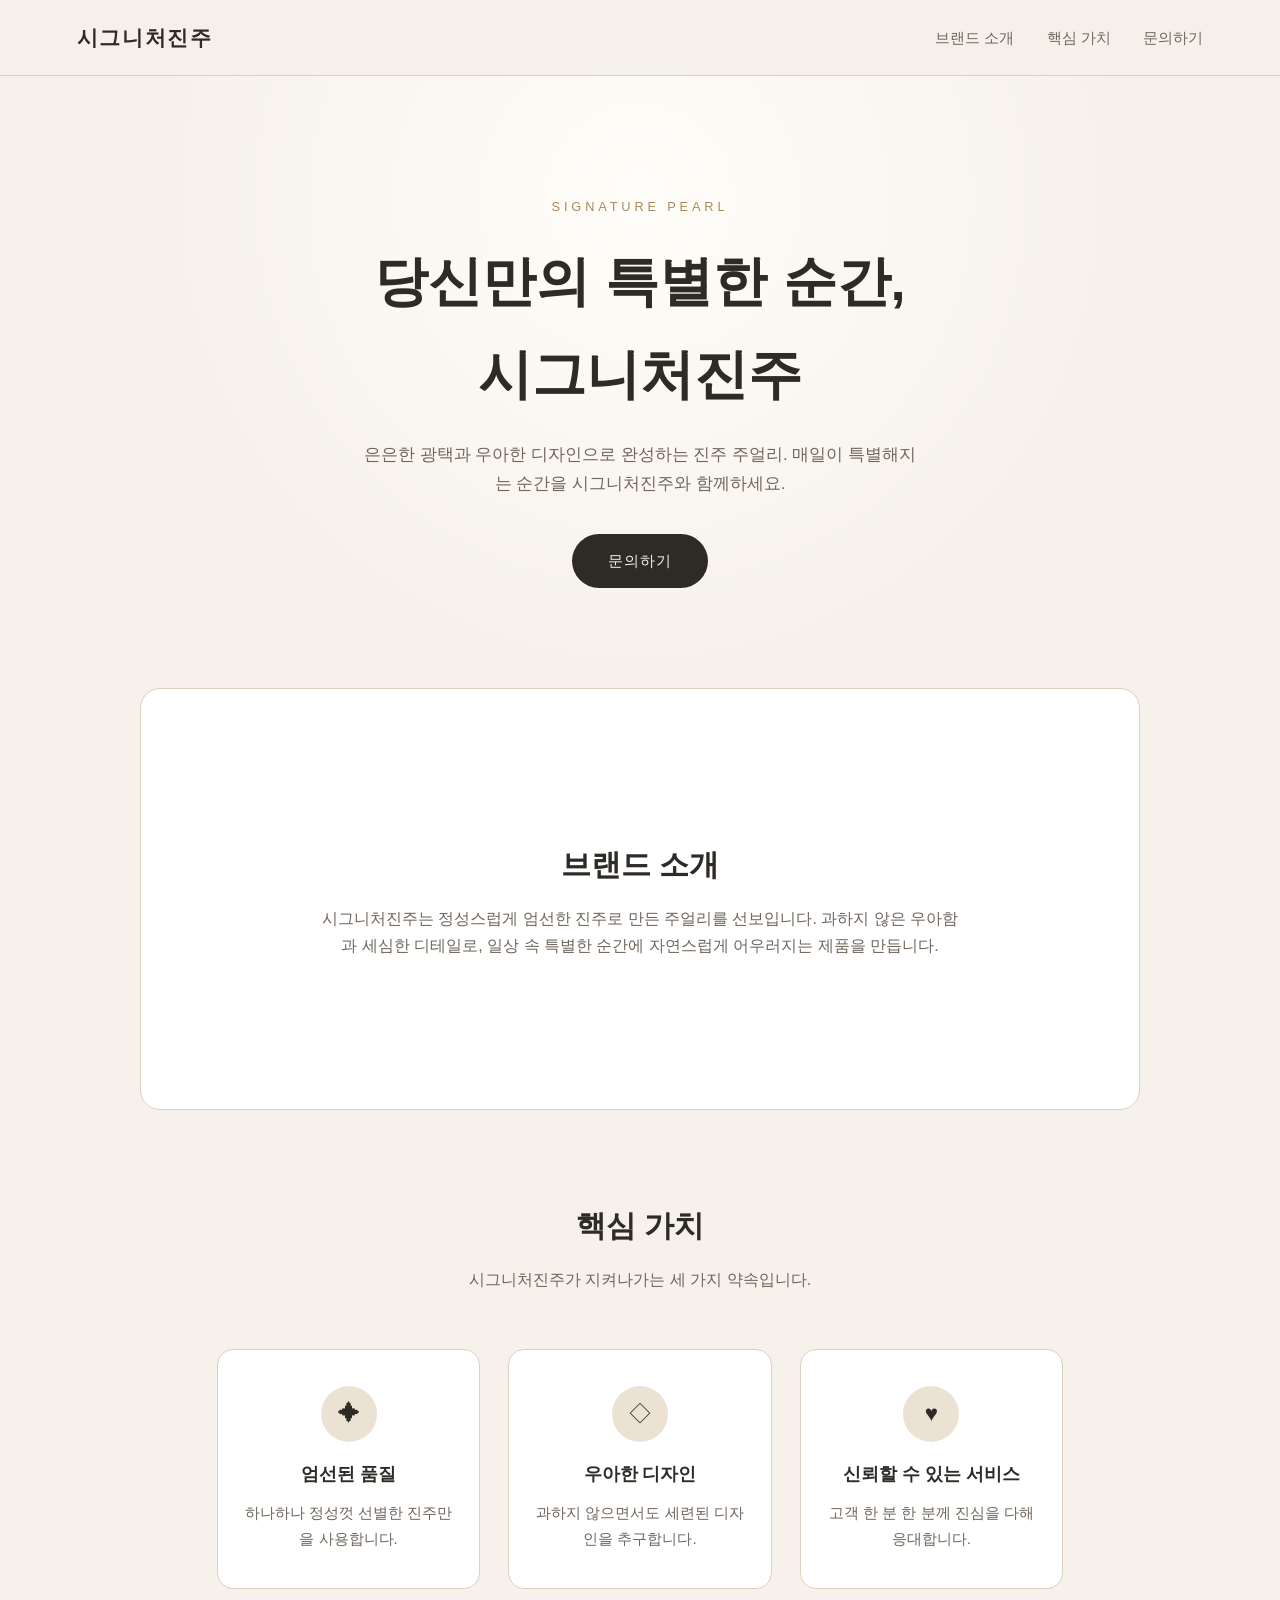
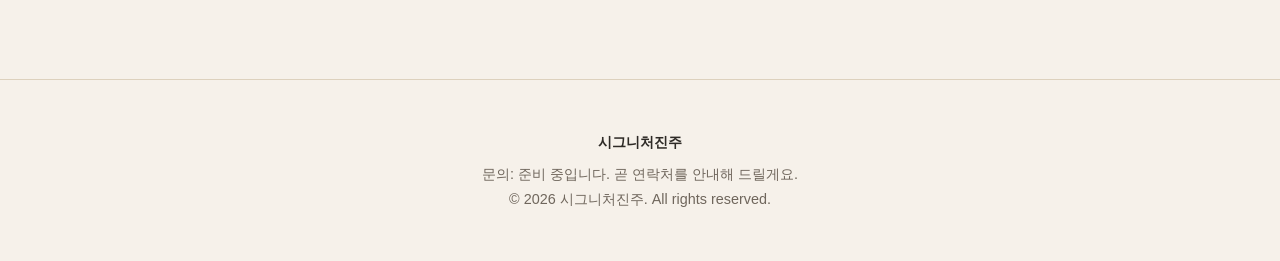
==== index.html @ 293b55b4 "Add 시그니처진주 introduction page Rename Index.html to index.html (lowercase, required for GitHub Pages) " ====
<!DOCTYPE html>
<html lang="ko">
<head>
<meta charset="UTF-8">
<meta name="viewport" content="width=device-width, initial-scale=1.0">
<title>시그니처진주 | 시그니처진주</title>
<meta name="description" content="시그니처진주 - 당신만의 특별한 순간을 위한 진주 주얼리 브랜드">
<style>
  :root {
    --pearl: #f6f1ea;
    --pearl-deep: #ece2d3;
    --ink: #2e2a26;
    --sub: #6f665c;
    --accent: #a98b5d;
    --line: #ddd1bd;
  }
  * { box-sizing: border-box; margin: 0; padding: 0; }
  body {
    font-family: "Pretendard", "Apple SD Gothic Neo", "Malgun Gothic", sans-serif;
    background: var(--pearl);
    color: var(--ink);
    line-height: 1.7;
  }
  header {
    position: sticky;
    top: 0;
    z-index: 10;
    display: flex;
    align-items: center;
    justify-content: space-between;
    padding: 20px 6%;
    background: rgba(246, 241, 234, 0.9);
    backdrop-filter: blur(6px);
    border-bottom: 1px solid var(--line);
  }
  .logo {
    font-size: 1.3rem;
    font-weight: 700;
    letter-spacing: 0.08em;
  }
  nav a {
    color: var(--sub);
    text-decoration: none;
    margin-left: 28px;
    font-size: 0.95rem;
  }
  nav a:hover { color: var(--accent); }

  .hero {
    text-align: center;
    padding: 120px 6% 100px;
    background: radial-gradient(circle at 50% 20%, #fffdf9 0%, var(--pearl) 70%);
  }
  .hero .eyebrow {
    letter-spacing: 0.3em;
    font-size: 0.8rem;
    color: var(--accent);
    text-transform: uppercase;
    margin-bottom: 18px;
  }
  .hero h1 {
    font-size: clamp(2.2rem, 5vw, 3.4rem);
    font-weight: 700;
    margin-bottom: 20px;
  }
  .hero p {
    max-width: 560px;
    margin: 0 auto 36px;
    color: var(--sub);
    font-size: 1.05rem;
  }
  .btn {
    display: inline-block;
    padding: 14px 36px;
    background: var(--ink);
    color: var(--pearl);
    text-decoration: none;
    border-radius: 999px;
    font-size: 0.95rem;
    letter-spacing: 0.05em;
    transition: opacity 0.2s;
  }
  .btn:hover { opacity: 0.8; }

  section {
    padding: 90px 6%;
    max-width: 1000px;
    margin: 0 auto;
  }
  .section-title {
    text-align: center;
    font-size: 1.9rem;
    font-weight: 700;
    margin-bottom: 14px;
  }
  .section-sub {
    text-align: center;
    color: var(--sub);
    max-width: 520px;
    margin: 0 auto 56px;
  }

  .cards {
    display: grid;
    grid-template-columns: repeat(auto-fit, minmax(220px, 1fr));
    gap: 28px;
  }
  .card {
    background: #fff;
    border: 1px solid var(--line);
    border-radius: 16px;
    padding: 36px 26px;
    text-align: center;
  }
  .card .icon {
    width: 56px;
    height: 56px;
    margin: 0 auto 18px;
    border-radius: 50%;
    background: var(--pearl-deep);
    display: flex;
    align-items: center;
    justify-content: center;
    font-size: 1.4rem;
  }
  .card h3 {
    font-size: 1.1rem;
    margin-bottom: 10px;
  }
  .card p {
    color: var(--sub);
    font-size: 0.95rem;
  }

  .about {
    background: #fff;
    border-radius: 20px;
    border: 1px solid var(--line);
  }
  .about-inner {
    padding: 60px 8%;
    text-align: center;
  }
  .about p {
    color: var(--sub);
    max-width: 640px;
    margin: 0 auto;
  }

  footer {
    padding: 50px 6%;
    text-align: center;
    border-top: 1px solid var(--line);
    color: var(--sub);
    font-size: 0.9rem;
  }
  footer .brand {
    color: var(--ink);
    font-weight: 700;
    margin-bottom: 8px;
  }
</style>
</head>
<body>

<header>
  <div class="logo">시그니처진주</div>
  <nav>
    <a href="#about">브랜드 소개</a>
    <a href="#values">핵심 가치</a>
    <a href="#contact">문의하기</a>
  </nav>
</header>

<section class="hero">
  <div class="eyebrow">Signature Pearl</div>
  <h1>당신만의 특별한 순간,<br>시그니처진주</h1>
  <p>은은한 광택과 우아한 디자인으로 완성하는 진주 주얼리.
     매일이 특별해지는 순간을 시그니처진주와 함께하세요.</p>
  <a class="btn" href="#contact">문의하기</a>
</section>

<section id="about" class="about">
  <div class="about-inner">
    <div class="section-title">브랜드 소개</div>
    <p>
      시그니처진주는 정성스럽게 엄선한 진주로 만든 주얼리를 선보입니다.
      과하지 않은 우아함과 세심한 디테일로, 일상 속 특별한 순간에
      자연스럽게 어우러지는 제품을 만듭니다.
    </p>
  </div>
</section>

<section id="values">
  <div class="section-title">핵심 가치</div>
  <div class="section-sub">시그니처진주가 지켜나가는 세 가지 약속입니다.</div>
  <div class="cards">
    <div class="card">
      <div class="icon">✦</div>
      <h3>엄선된 품질</h3>
      <p>하나하나 정성껏 선별한 진주만을 사용합니다.</p>
    </div>
    <div class="card">
      <div class="icon">◇</div>
      <h3>우아한 디자인</h3>
      <p>과하지 않으면서도 세련된 디자인을 추구합니다.</p>
    </div>
    <div class="card">
      <div class="icon">♥</div>
      <h3>신뢰할 수 있는 서비스</h3>
      <p>고객 한 분 한 분께 진심을 다해 응대합니다.</p>
    </div>
  </div>
</section>

<footer id="contact">
  <div class="brand">시그니처진주</div>
  <p>문의: 준비 중입니다. 곧 연락처를 안내해 드릴게요.</p>
  <p>&copy; 2026 시그니처진주. All rights reserved.</p>
</footer>

</body>
</html>
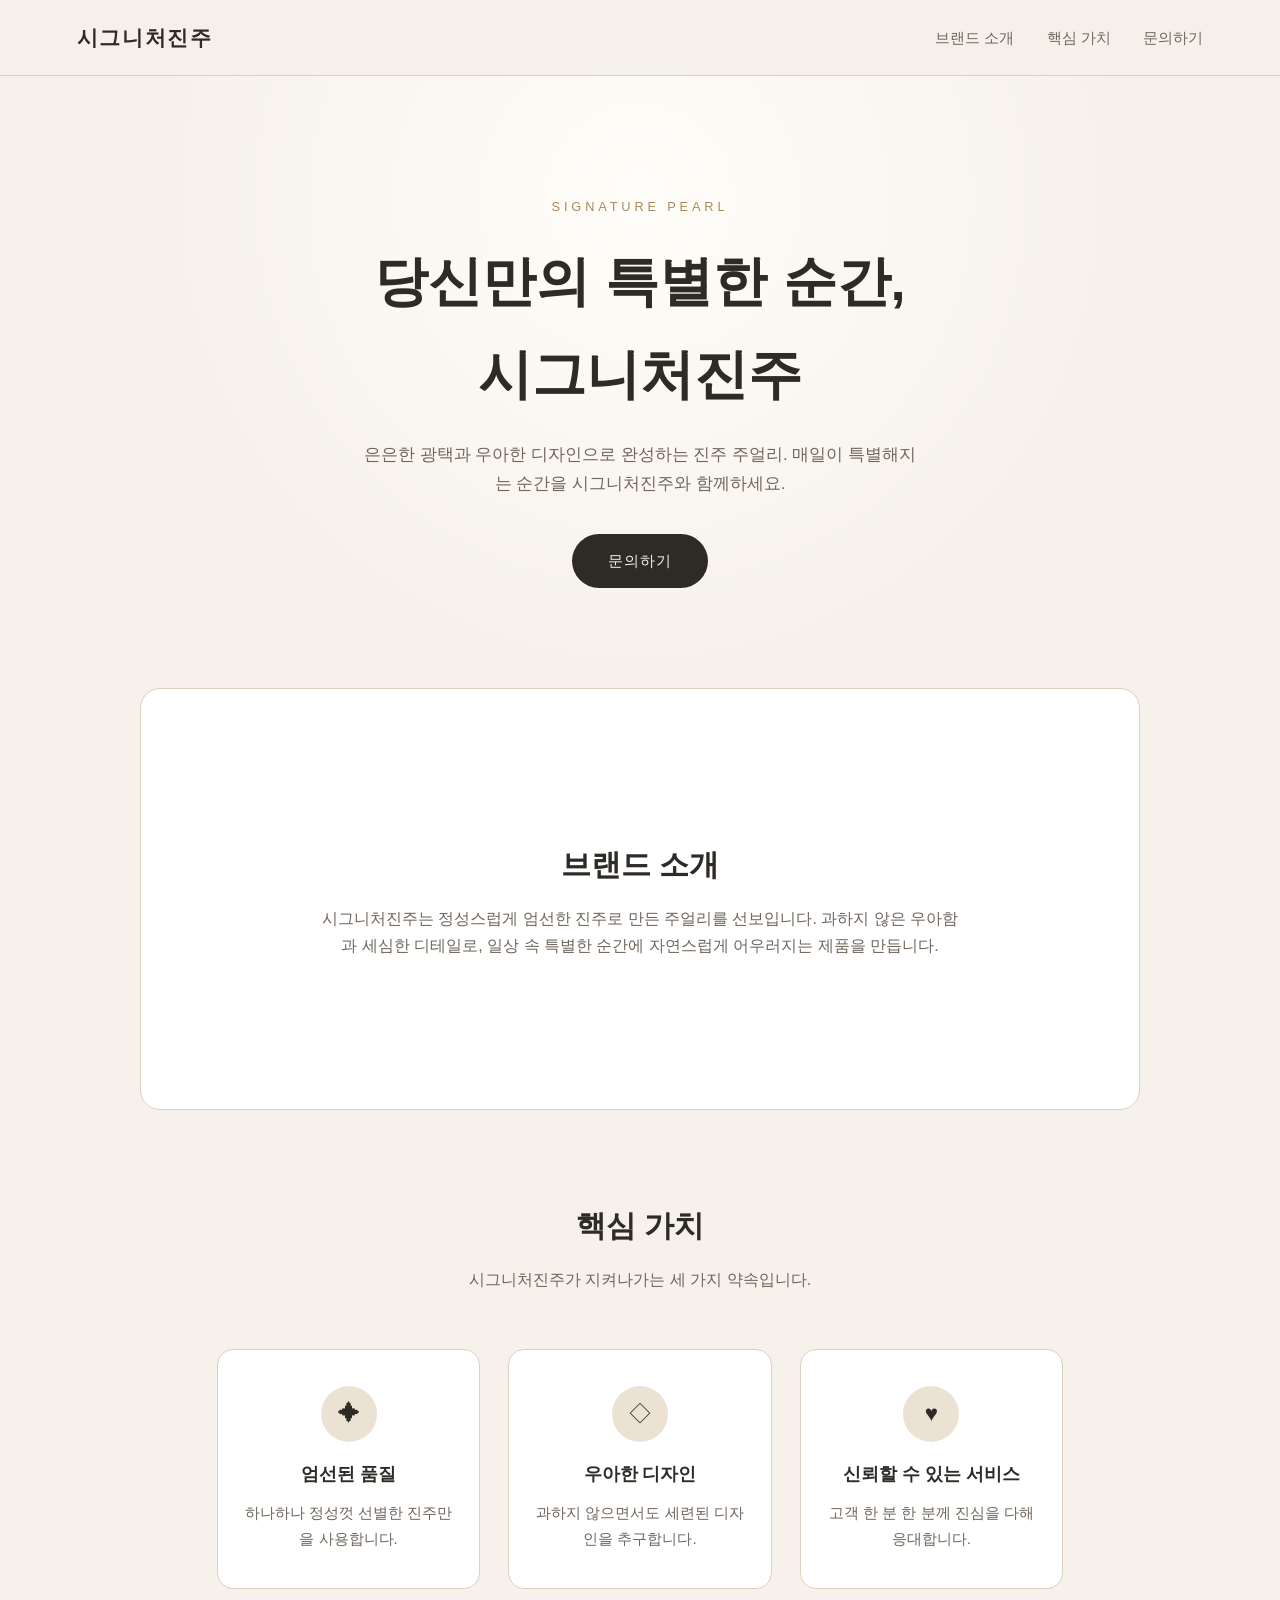
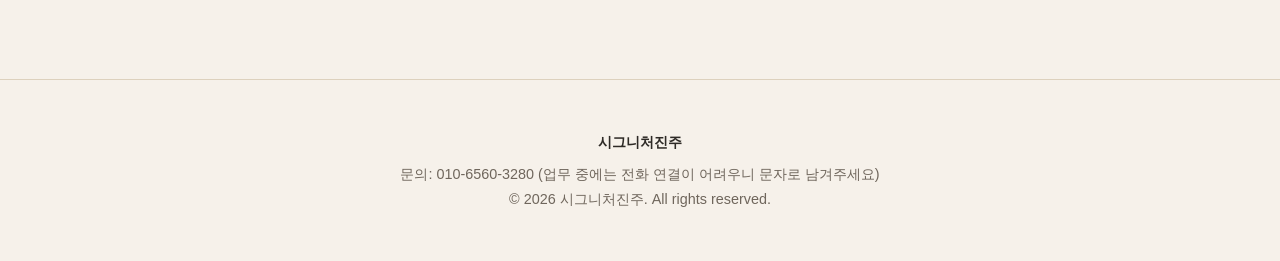
==== commit 7e43d5b9: "Add contact phone number to footer Co-Authored-By: Claude Sonnet 5 <noreply@anthropic.com> Claude-Se" ====
--- a/index.html
+++ b/index.html
@@ -215,7 +215,7 @@
 
 <footer id="contact">
   <div class="brand">시그니처진주</div>
-  <p>문의: 준비 중입니다. 곧 연락처를 안내해 드릴게요.</p>
+  <p>문의: 010-6560-3280 (업무 중에는 전화 연결이 어려우니 문자로 남겨주세요)</p>
   <p>&copy; 2026 시그니처진주. All rights reserved.</p>
 </footer>
 
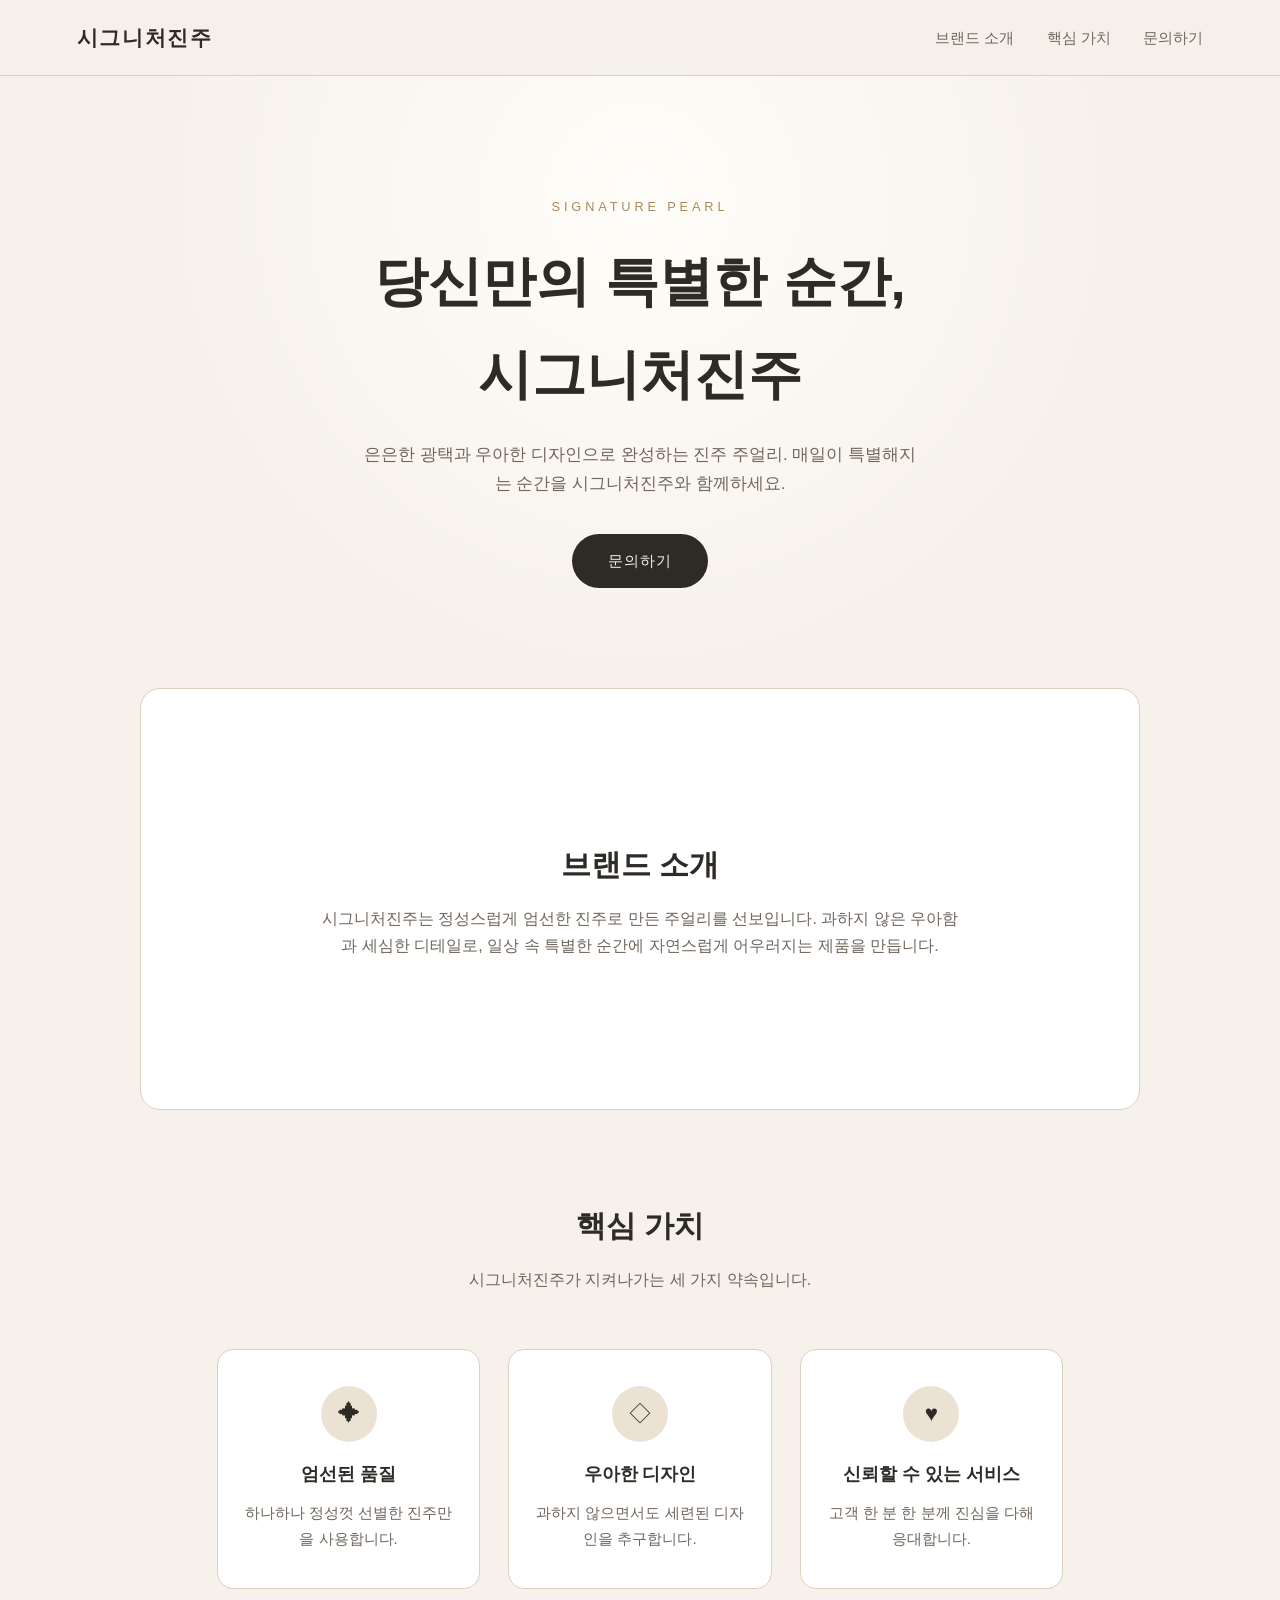
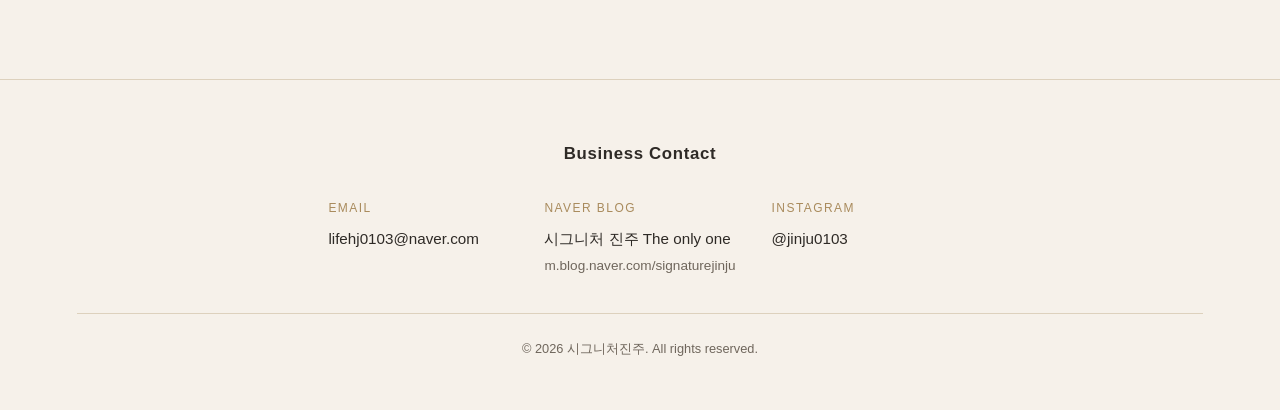
==== commit 1269fa1a: "Replace phone contact with email, blog, and Instagram links Remove personal phone number from footer" ====
--- a/index.html
+++ b/index.html
@@ -148,7 +148,7 @@
   }
 
   footer {
-    padding: 50px 6%;
+    padding: 60px 6% 50px;
     text-align: center;
     border-top: 1px solid var(--line);
     color: var(--sub);
@@ -157,7 +157,51 @@
   footer .brand {
     color: var(--ink);
     font-weight: 700;
+    font-size: 1.05rem;
+    letter-spacing: 0.04em;
+    margin-bottom: 30px;
+  }
+  .contact-list {
+    display: flex;
+    flex-wrap: wrap;
+    justify-content: center;
+    gap: 36px;
+    max-width: 640px;
+    margin: 0 auto 36px;
+    list-style: none;
+    padding: 0;
+    text-align: left;
+  }
+  .contact-list li {
+    min-width: 180px;
+  }
+  .contact-label {
+    display: block;
+    font-size: 0.75rem;
+    letter-spacing: 0.12em;
+    text-transform: uppercase;
+    color: var(--accent);
     margin-bottom: 8px;
+  }
+  .contact-list a {
+    color: var(--ink);
+    text-decoration: none;
+    font-size: 0.95rem;
+  }
+  .contact-list a:hover {
+    color: var(--accent);
+    text-decoration: underline;
+  }
+  .contact-sub {
+    display: block;
+    color: var(--sub);
+    font-size: 0.85rem;
+    margin-top: 2px;
+  }
+  .copyright {
+    padding-top: 24px;
+    border-top: 1px solid var(--line);
+    font-size: 0.8rem;
   }
 </style>
 </head>
@@ -214,9 +258,27 @@
 </section>
 
 <footer id="contact">
-  <div class="brand">시그니처진주</div>
-  <p>문의: 010-6560-3280 (업무 중에는 전화 연결이 어려우니 문자로 남겨주세요)</p>
-  <p>&copy; 2026 시그니처진주. All rights reserved.</p>
+  <div class="brand">Business Contact</div>
+  <ul class="contact-list">
+    <li>
+      <span class="contact-label">Email</span>
+      <a href="mailto:lifehj0103@naver.com">lifehj0103@naver.com</a>
+    </li>
+    <li>
+      <span class="contact-label">Naver Blog</span>
+      <a href="https://m.blog.naver.com/signaturejinju" target="_blank" rel="noopener noreferrer">
+        시그니처 진주 The only one
+        <span class="contact-sub">m.blog.naver.com/signaturejinju</span>
+      </a>
+    </li>
+    <li>
+      <span class="contact-label">Instagram</span>
+      <a href="https://www.instagram.com/jinju0103" target="_blank" rel="noopener noreferrer">
+        @jinju0103
+      </a>
+    </li>
+  </ul>
+  <p class="copyright">&copy; 2026 시그니처진주. All rights reserved.</p>
 </footer>
 
 </body>
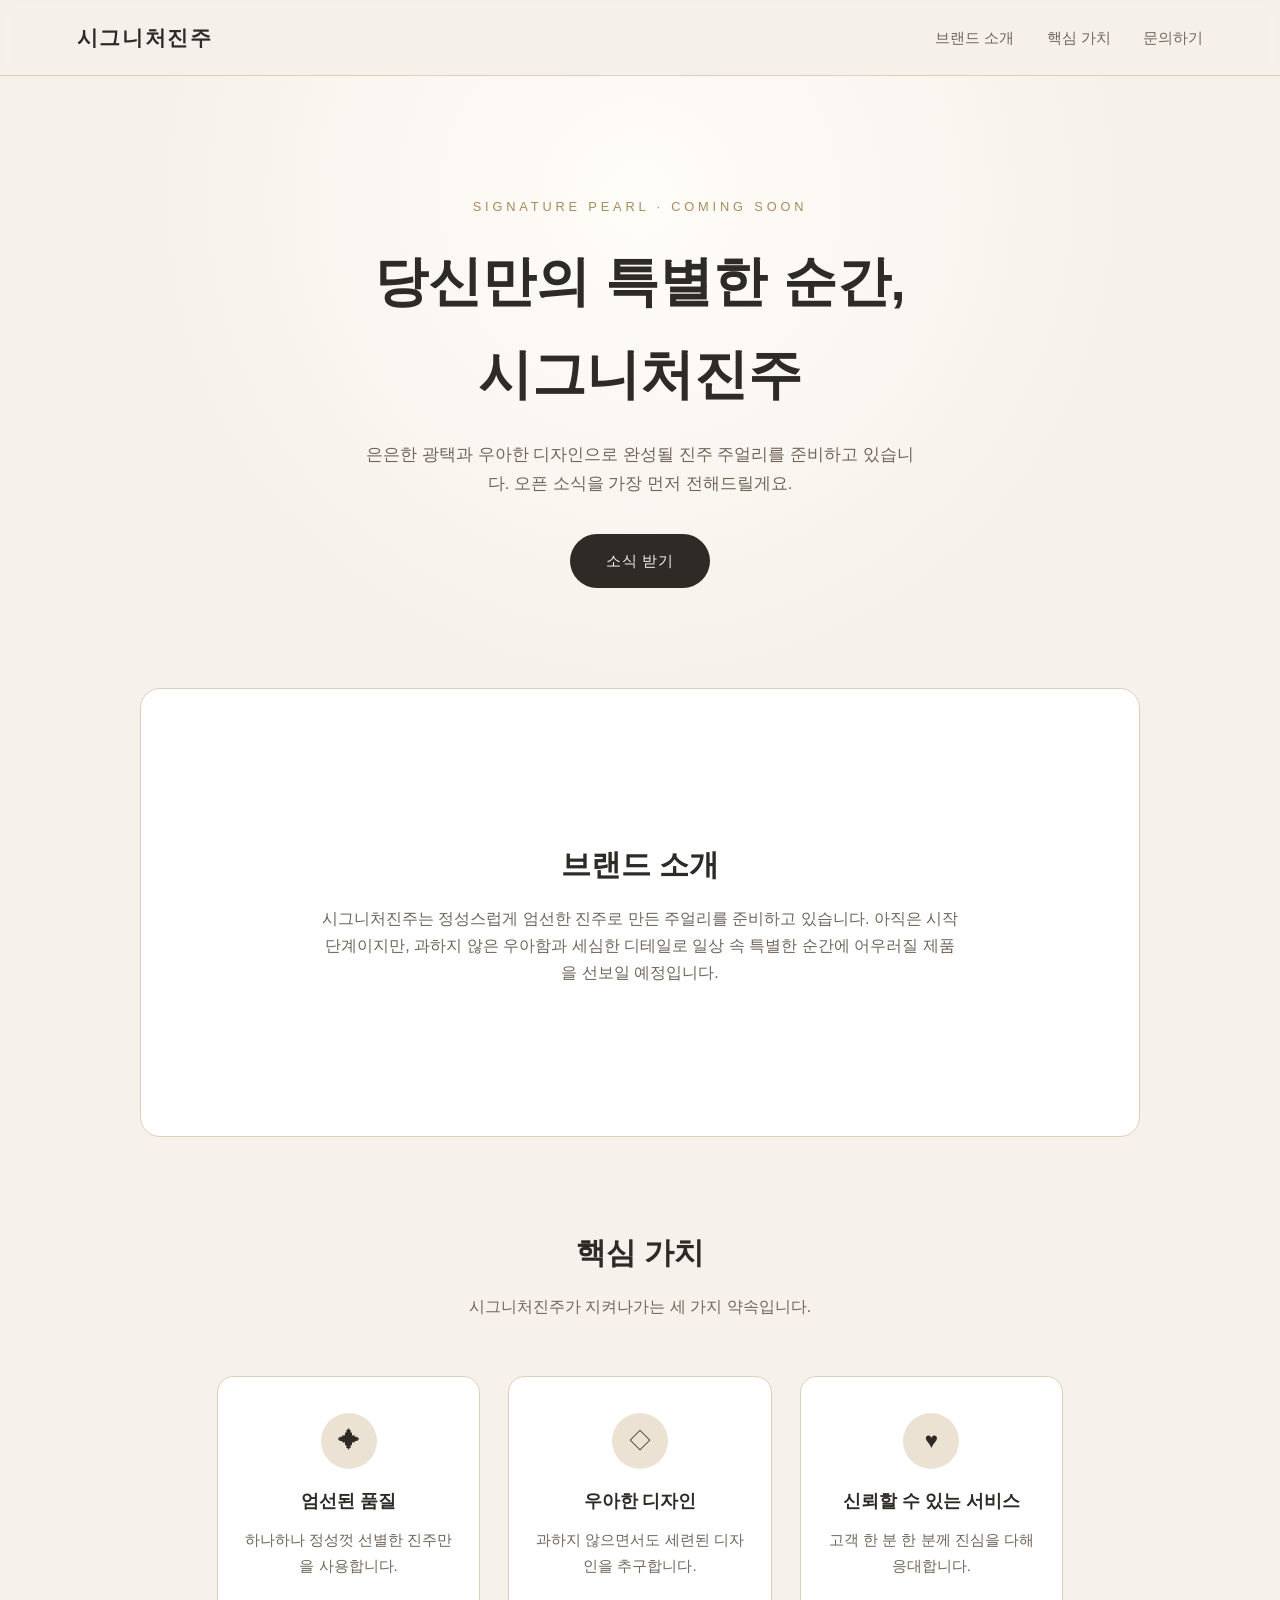
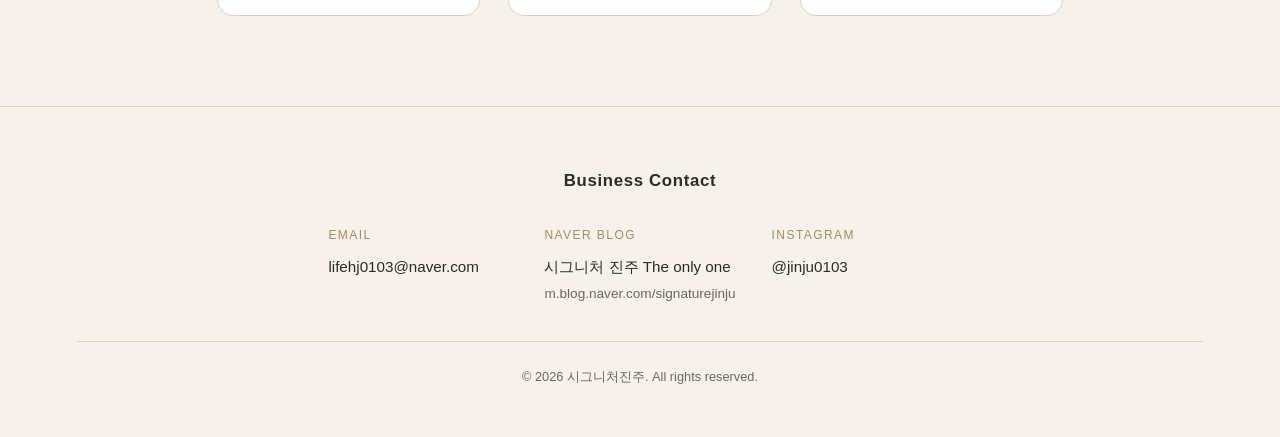
==== commit 621a8dae: "Update copy to reflect pre-launch status Adjust hero and about section wording to future tense since" ====
--- a/index.html
+++ b/index.html
@@ -217,20 +217,20 @@
 </header>
 
 <section class="hero">
-  <div class="eyebrow">Signature Pearl</div>
+  <div class="eyebrow">Signature Pearl · Coming Soon</div>
   <h1>당신만의 특별한 순간,<br>시그니처진주</h1>
-  <p>은은한 광택과 우아한 디자인으로 완성하는 진주 주얼리.
-     매일이 특별해지는 순간을 시그니처진주와 함께하세요.</p>
-  <a class="btn" href="#contact">문의하기</a>
+  <p>은은한 광택과 우아한 디자인으로 완성될 진주 주얼리를 준비하고 있습니다.
+     오픈 소식을 가장 먼저 전해드릴게요.</p>
+  <a class="btn" href="#contact">소식 받기</a>
 </section>
 
 <section id="about" class="about">
   <div class="about-inner">
     <div class="section-title">브랜드 소개</div>
     <p>
-      시그니처진주는 정성스럽게 엄선한 진주로 만든 주얼리를 선보입니다.
-      과하지 않은 우아함과 세심한 디테일로, 일상 속 특별한 순간에
-      자연스럽게 어우러지는 제품을 만듭니다.
+      시그니처진주는 정성스럽게 엄선한 진주로 만든 주얼리를 준비하고 있습니다.
+      아직은 시작 단계이지만, 과하지 않은 우아함과 세심한 디테일로
+      일상 속 특별한 순간에 어우러질 제품을 선보일 예정입니다.
     </p>
   </div>
 </section>
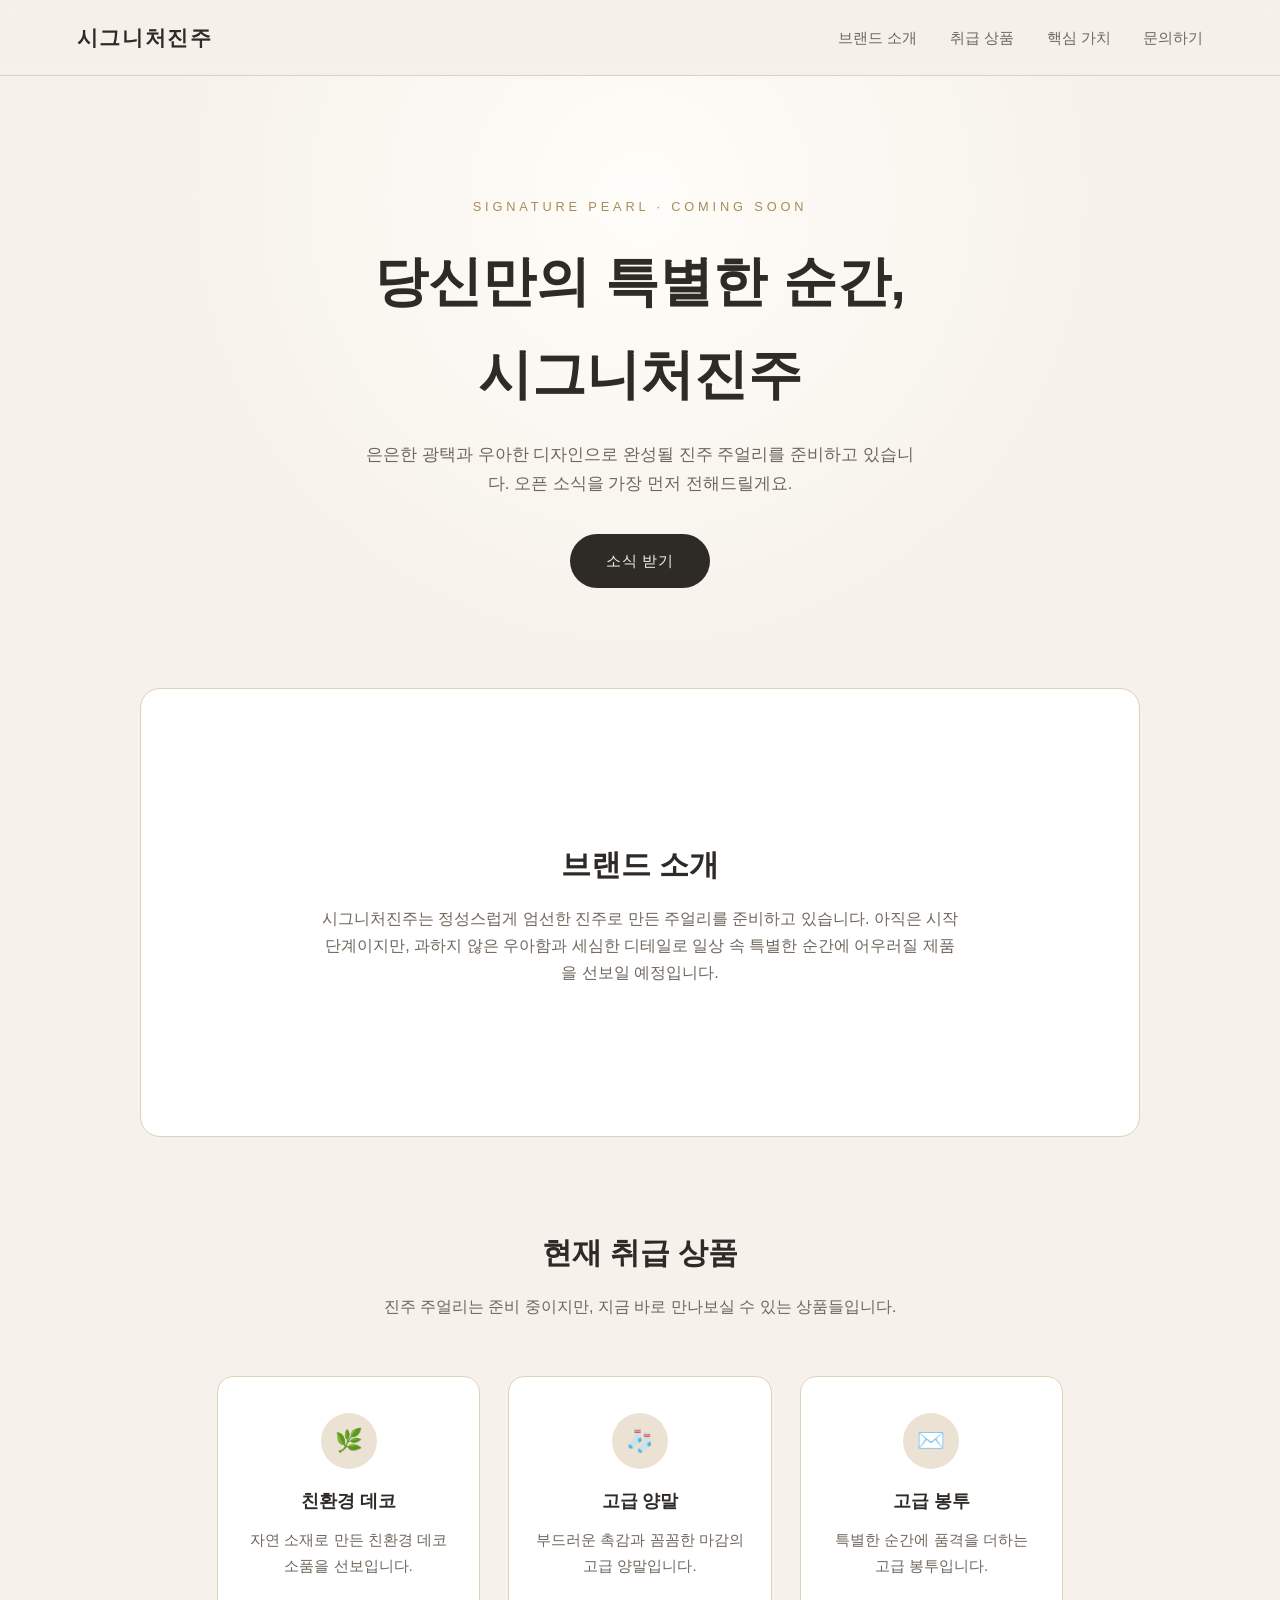
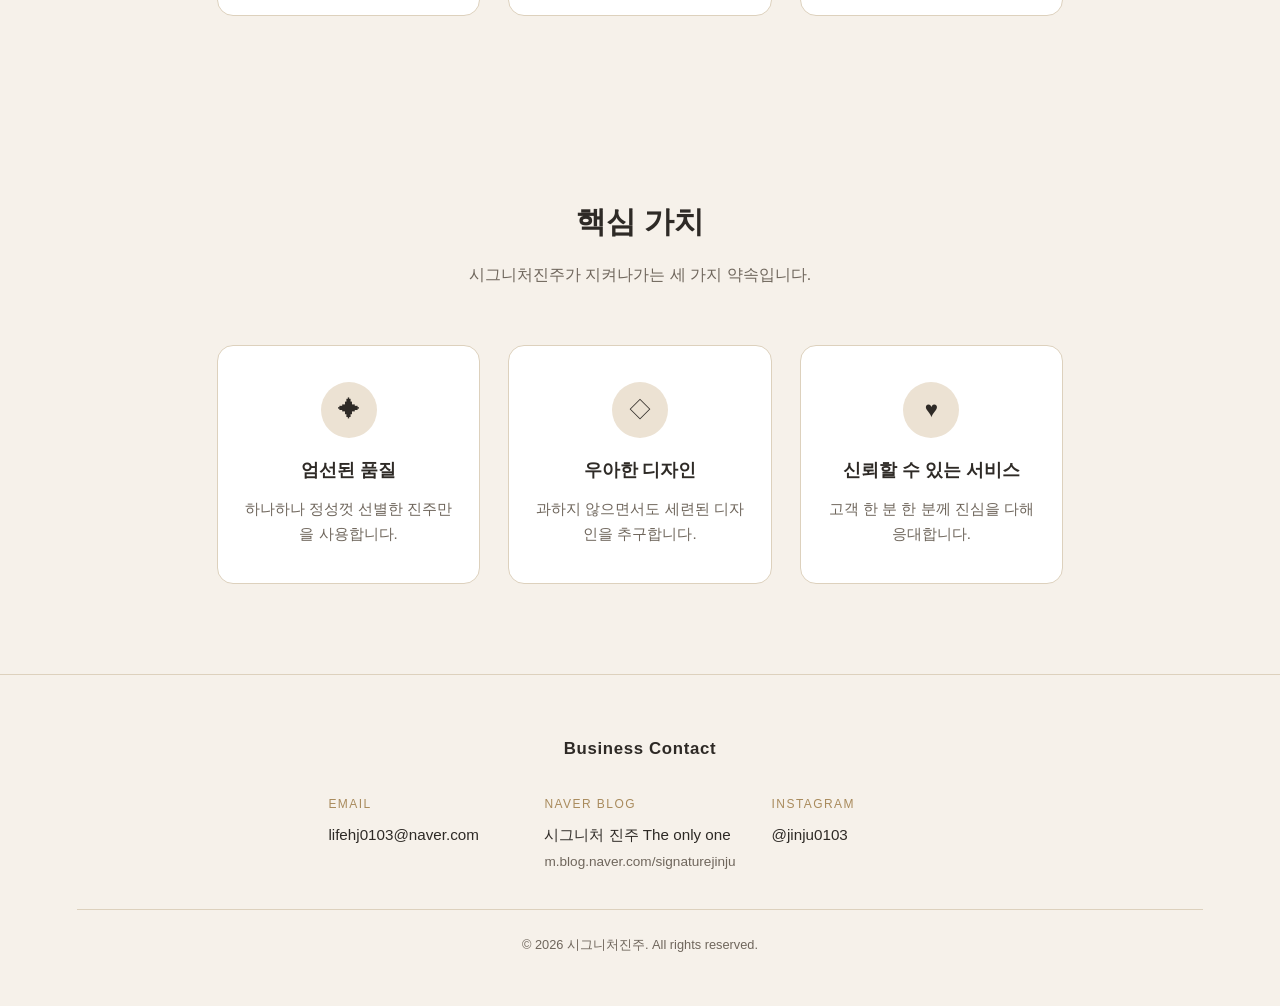
==== commit d3c98768: "Add current product lineup section Add a "현재 취급 상품" section listing eco-friendly decor, premium sock" ====
--- a/index.html
+++ b/index.html
@@ -211,6 +211,7 @@
   <div class="logo">시그니처진주</div>
   <nav>
     <a href="#about">브랜드 소개</a>
+    <a href="#products">취급 상품</a>
     <a href="#values">핵심 가치</a>
     <a href="#contact">문의하기</a>
   </nav>
@@ -232,6 +233,28 @@
       아직은 시작 단계이지만, 과하지 않은 우아함과 세심한 디테일로
       일상 속 특별한 순간에 어우러질 제품을 선보일 예정입니다.
     </p>
+  </div>
+</section>
+
+<section id="products">
+  <div class="section-title">현재 취급 상품</div>
+  <div class="section-sub">진주 주얼리는 준비 중이지만, 지금 바로 만나보실 수 있는 상품들입니다.</div>
+  <div class="cards">
+    <div class="card">
+      <div class="icon">🌿</div>
+      <h3>친환경 데코</h3>
+      <p>자연 소재로 만든 친환경 데코 소품을 선보입니다.</p>
+    </div>
+    <div class="card">
+      <div class="icon">🧦</div>
+      <h3>고급 양말</h3>
+      <p>부드러운 촉감과 꼼꼼한 마감의 고급 양말입니다.</p>
+    </div>
+    <div class="card">
+      <div class="icon">✉️</div>
+      <h3>고급 봉투</h3>
+      <p>특별한 순간에 품격을 더하는 고급 봉투입니다.</p>
+    </div>
   </div>
 </section>
 
